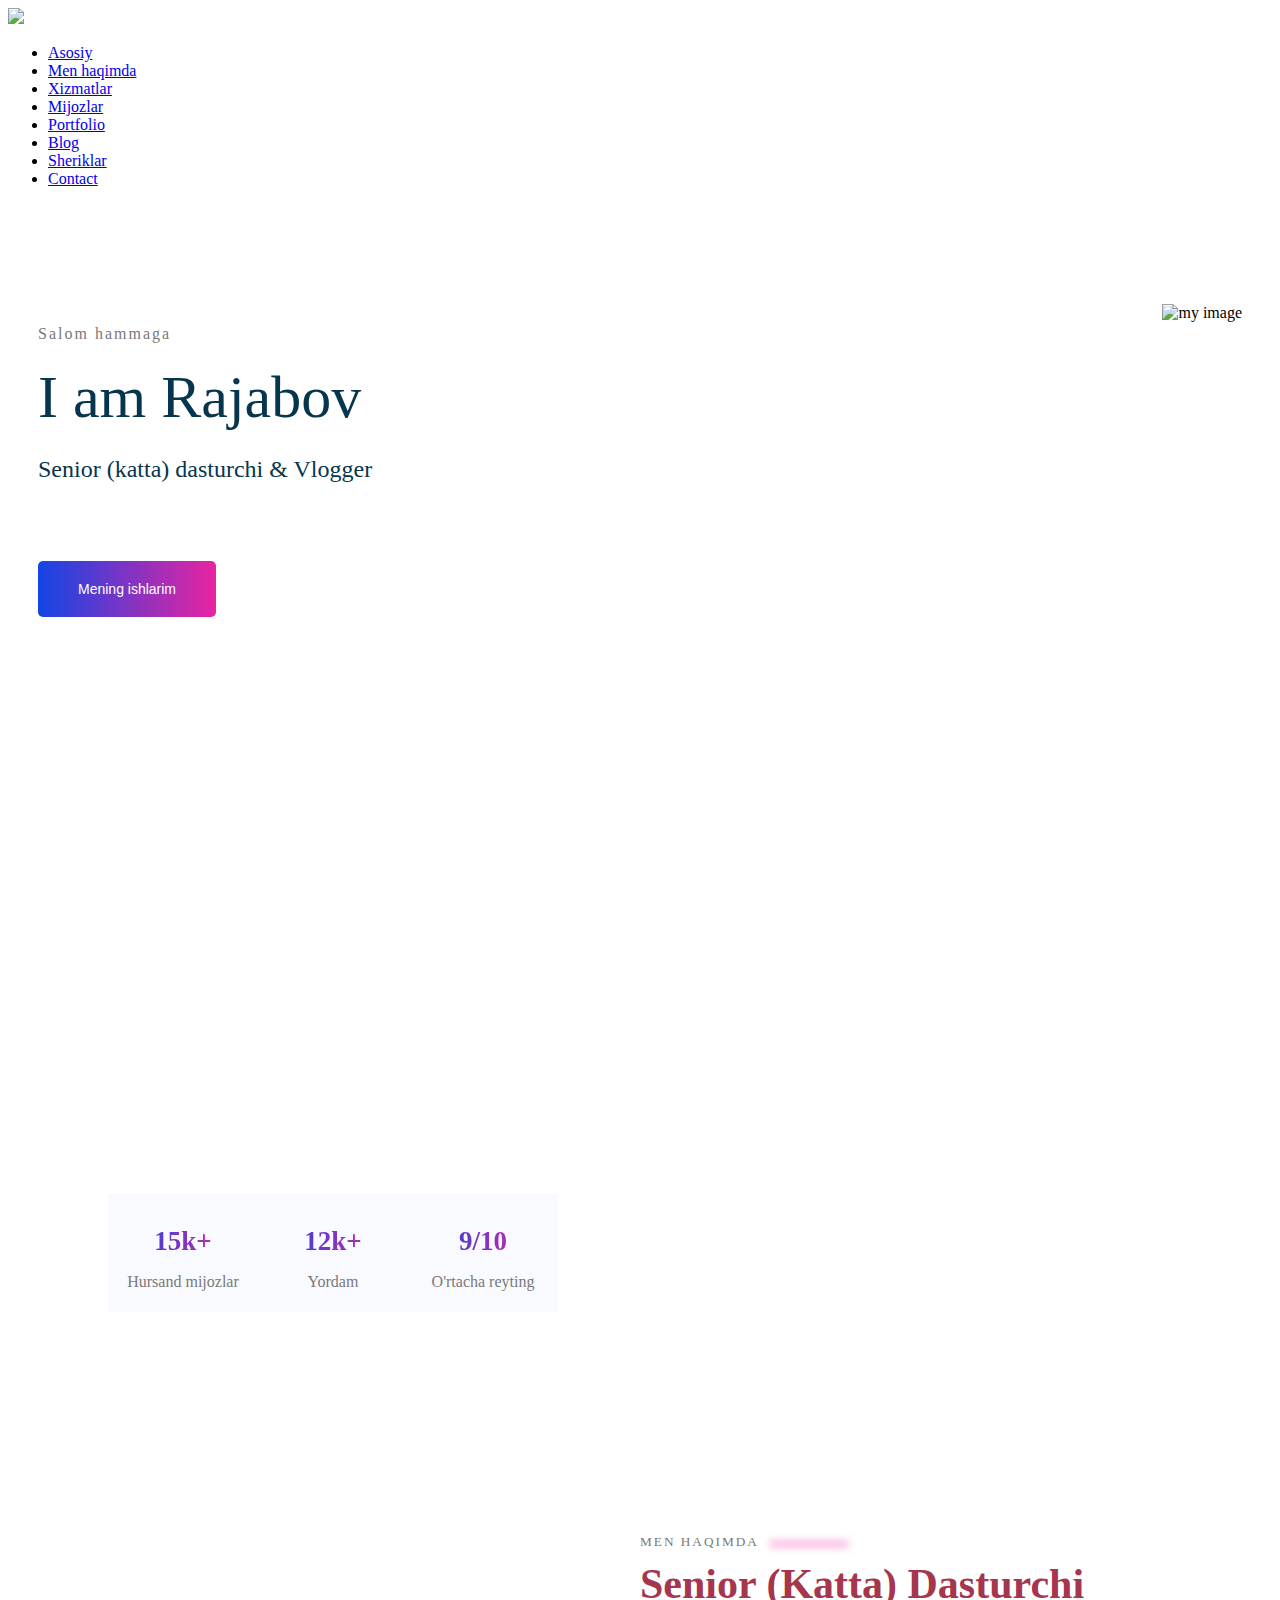
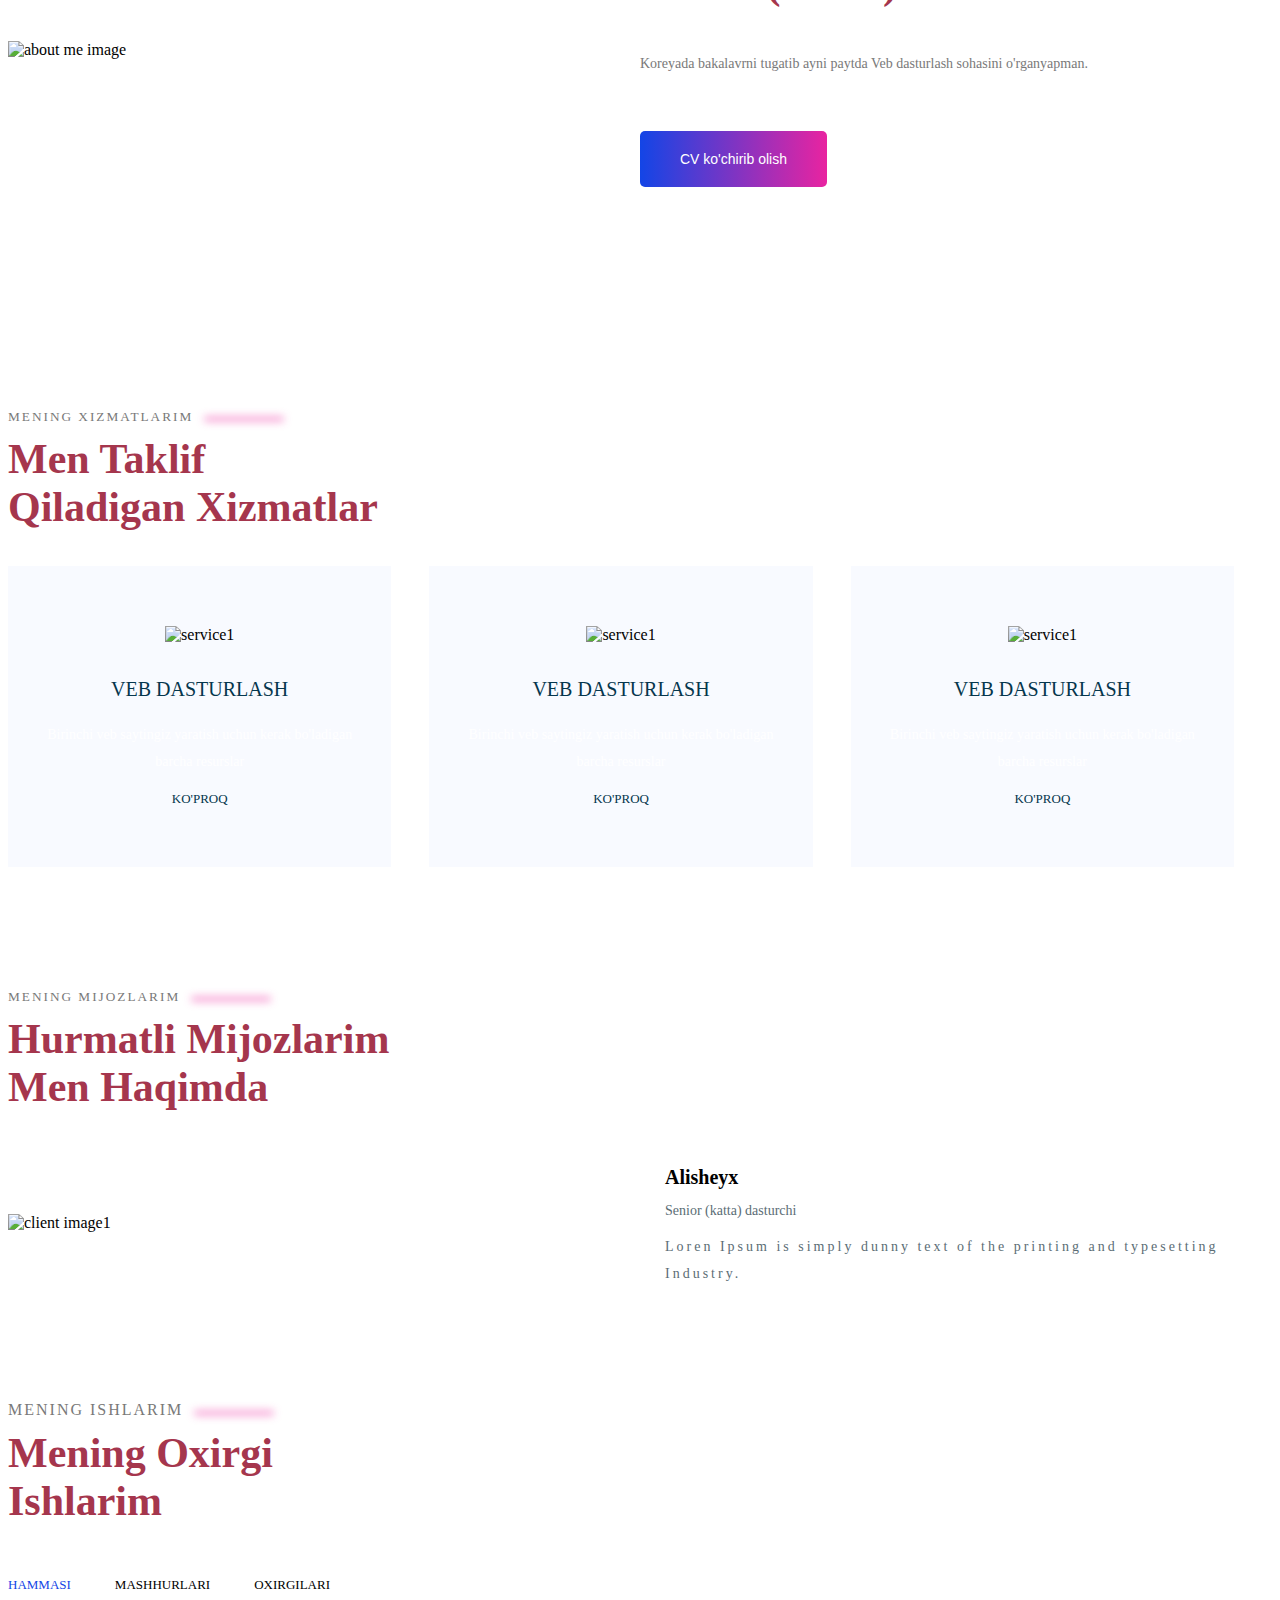
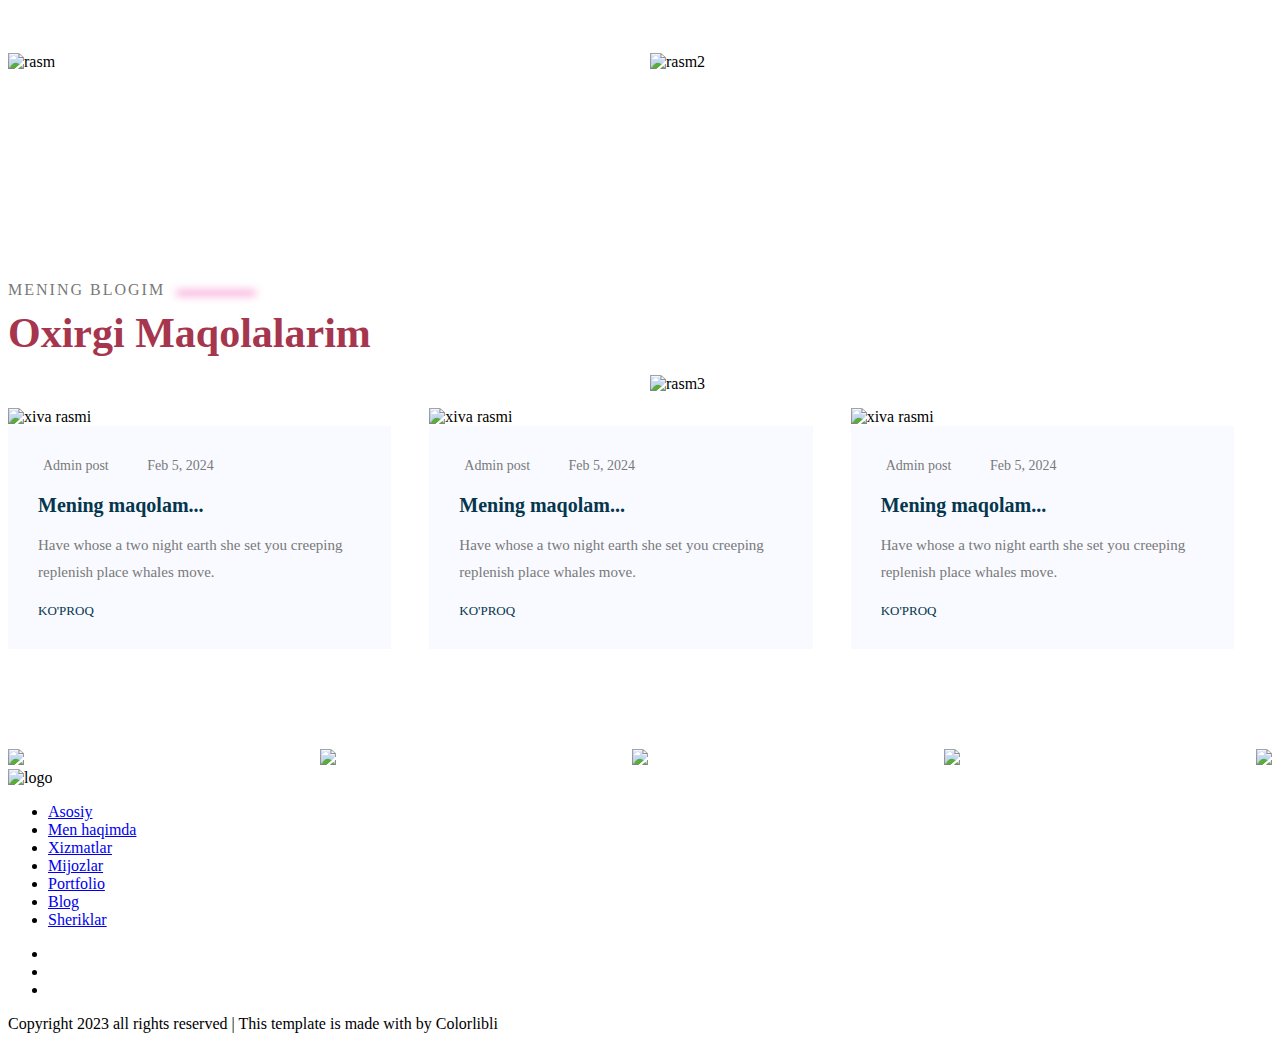
==== portfolio.html @ 607062f5 "Basic portfolio template" ====
<!DOCTYPE html>
<html>
    <head>
        <title>Portfolio</title>
        <meta name="viewport" content="width=device-width, initial-scale=1.0">
        <link rel="stylesheet" href="./portfolio.css">
        <link rel="stylesheet" type="text/css" href="./umumiy.css">
        <link rel="icon" type="image/jpg" href="../web/images/logo2.jpg">
        <link rel="stylesheet" href="https://cdnjs.cloudflare.com/ajax/libs/font-awesome/6.5.2/css/all.min.css" integrity="sha512-SnH5WK+bZxgPHs44uWIX+LLJAJ9/2PkPKZ5QiAj6Ta86w+fsb2TkcmfRyVX3pBnMFcV7oQPJkl9QevSCWr3W6A==" crossorigin="anonymous" referrerpolicy="no-referrer" />
    </head>
    <body>
      <!--Header section-->
       <header class="main-header"> 
        <div class="container">
          <div class="main-header-brand">
            <a href="portfolio.html"></a>
                <img src="../web/images/logo1.jpg">
          </div>
          <nav class="main-navigation">
             <ul class="main-navigation-items">
                <li class="main-navigation-item active">
                    <a href="./portfolio.html">Asosiy</a>
                </li>
                <li class="main-navigation-item">
                    <a href="#about-me">Men haqimda</a>
                </li>
                <li class="main-navigation-item">
                    <a href="#services">Xizmatlar</a>
                </li>
                <li class="main-navigation-item">
                    <a href="#clients">Mijozlar</a>
                </li>
                <li class="main-navigation-item">
                    <a href="#portfolio">Portfolio</a>
                </li>
                <li class="main-navigation-item">
                    <a href="#blog">Blog</a>
                </li>
                <li class="main-navigation-item">
                    <a href="#partners">Sheriklar</a>
                </li>
                <li class="main-navigation-item">
                    <a href="./contact.html">Contact</a>
                </li>
             </ul>
          </nav> 
        </div>
       </header>
      <!--/Header section-->

      <!--Main section-->
       <div class="main-banner">
           <div class="container">
            <section id="main-section" class="main-section">
              <div class="main-section-info">
                 <h4 class="main-section-welcome to-uppercase">Salom hammaga</h4>
                 <h1 class="main-section-introduction to-uppercase">I am Rajabov</h1>
                 <h3 class="main-section-position to-uppercase">Senior (katta) dasturchi & Vlogger</h3>
                 <div class="main-section-networks">
                        <a href="https://t.me/shax5248">
                        <i class="fab fa-telegram"></i> </a>
                         <a href="https://instagram.com/shax5248">
                        <i class="fa-brands fa-instagram"></i></a> 
                        
                 </div>
                <button type="button" class="main-section-action button">Mening ishlarim</button>
              </div>

               <div class="main-section-img">
                  <img src="./images/portfolio-images/me.png" alt="my image">
               </div>
            </section>
             <div class="clearfix"></div>
           </div>
       </div>
      <!--/Main section-->

      <!--Statistics-->
       <div class="container">
           <section class="statistics">
              <div class="statistics-item">
                  <h3 class="statistics-number">15k+</h3>
                  <p class="statistics-title">Hursand mijozlar</p>
              </div>
               <div class="statistics-item">
                  <h3 class="statistics-number">12k+</h3>
                  <p class="statistics-title">Yordam</p>
              </div>
               <div class="statistics-item">
                  <h3 class="statistics-number">9/10</h3>
                  <p class="statistics-title">O'rtacha reyting</p>
              </div>
           </section>
       </div>
      <!--/Statistics-->

      <!--About me section-->
       <div class="container">
        <section id="about-me" class="about-me">
           <div class="about-me-img">
            <img src="./images/portfolio-images/about-me.png" alt="about me image">
           </div>
          <div class="about-me-info">
            <h5 class="section-subtitle">Men haqimda
            <span class="blur-line"></span> </h5>
            <h3 class="section-title">Senior (katta) dasturchi</h3>
            <p class="about-me-description">
            Koreyada bakalavrni tugatib ayni paytda Veb dasturlash sohasini o'rganyapman.
            </p>
            <button type="button" class="button to-uppercase about-me-action">CV ko'chirib olish</button>
          </div> 
        </section> 
         <div class="clearfix"></div>
       </div>
      <!--/About me section-->

      <!--Services section-->
       <div class="container">
        <section id="services" class="services">
           <h5 class="section-subtitle">
            Mening xizmatlarim 
            <span class="blur-line"></span>
           </h5>
         <h2 class="section-title">
            Men taklif <br>
            qiladigan xizmatlar 
         </h2>
         <div class="services-cards">
            <div class="services-card">
                <img class="services-card-icon" src="./images/portfolio-images/service-1.png" alt="service1">
                <h5 class="service-card-title">Veb dasturlash </h5>
                <p class="service-card-description">Birinchi veb saytingiz yaratish uchun kerak bo'ladigan barcha resurslar</p>
                <a href="a" class="service-card-link">Ko'proq</a>
            </div>
            <div class="services-card">
                <img class="services-card-icon" src="./images/portfolio-images/service-2.png" alt="service1">
                <h5 class="service-card-title">Veb dasturlash </h5>
                <p class="service-card-description">Birinchi veb saytingiz yaratish uchun kerak bo'ladigan barcha resurslar</p>
                <a href="a" class="service-card-link">Ko'proq</a>
            </div>
            <div class="services-card">
                <img class="services-card-icon" src="./images/portfolio-images/service-3.png" alt="service1">
                <h5 class="service-card-title">Veb dasturlash </h5>
                <p class="service-card-description">Birinchi veb saytingiz yaratish uchun kerak bo'ladigan barcha resurslar</p>
                <a href="a" class="service-card-link">Ko'proq</a>
            </div>
         </div>
        </section>
       </div>
      <!--/Services section-->

      <!--Clients section-->
       <div class="container">
        <section id="clients" class="clients">
          <h5 class="section-subtitle">
            Mening mijozlarim
            <span class="blur-line"></span>
          </h5>
          <h2 class="section-title">
            Hurmatli mijozlarim<br>
            men haqimda
          </h2>
          <div class="client-items">
            <div class="client-item">
                <div class="client-item-image">
                    <img src="./images/clients.jpg" alt="client image1">
                </div>
                <div class="client-item-info">
                    <h3 class="client-item-name">
                        Alisheyx
                    </h3>
                    <p class="client-item-position">
                        Senior (katta) dasturchi
                    </p>
                    <p class="client-item-review">
                        Loren Ipsum is simply dunny text of the printing and typesetting Industry.
                    </p>
                   <div class="client-item-rate">
                    <i class="fa-solid fa-star"></i>
                    <i class="fa-solid fa-star"></i>
                    <i class="fa-solid fa-star"></i>
                    <i class="fa-solid fa-star"></i>
                    <i class="fa-solid fa-star"></i>
                   </div>
                </div>

            </div>
           </div>
         </section>
         <div class="clearfix"></div>
       </div>
      <!--/Clients section-->

      <!--Portfolio section-->
       <div class="container">
         <section id="portfolio" class="portfolio">
            <div class="section-subtitle">
             Mening ishlarim
             <span class="blur-line"></span>
            </div>
            <div class="section-title">
                Mening oxirgi<br>
                ishlarim
            </div>
            <ul class="portfolio-filters">
                <li class="active">
                    Hammasi
                </li>
                <li>
                    Mashhurlari
                </li>
                <li>
                    Oxirgilari
                </li>
            </ul>
            <div class="portfolio-items">
                <div class="portfolio-item portfolio-item1">
                    <img class="portfolio-item-image" src="./images/portfolio-images/portfolio-1.jpg" alt="rasm">
                    <div class="portfolio-item-overlay"></div>
                    <div class="portfolio-item-info">
                        <h4>
                            <a href="a">Portfolio item 1</a>
                        </h4>
                        <p>
                            Ishim haqida
                        </p>
                    </div>
                </div>
                <div class="portfolio-item portfolio-item2">
                    <img class="portfolio-item-image" src="./images/portfolio-images/portfolio-2.jpg" alt="rasm2">
                    <div class="portfolio-item-overlay"></div>
                    <div class="portfolio-item-info">
                        <h4>
                            <a href="a">Portfolio item 2</a>
                        </h4>
                        <p>
                            Ishim haqida
                        </p>
                    </div>
                </div>
                <div class="portfolio-item portfolio-item3">
                    <img class="portfolio-item-image" src="./images/portfolio-images/portfolio-3.jpg" alt="rasm3">
                    <div class="portfolio-item-overlay"></div>
                    <div class="portfolio-item-info">
                        <h4>
                            <a href="a">Portfolio item 3</a>
                        </h4>
                        <p>
                            Ishim haqida
                        </p>
                    </div>
                </div>
            </div>
         </section>
       </div>
      <!--/Portfolio section-->

      <!--Blog section-->
       <div class="container">
         <section id="blog" class="blog">
            <div class="section-subtitle">
                Mening blogim
                <span class="blur-line"></span>
            </div>
            <div class="section-title">
                Oxirgi maqolalarim
            </div>
            <div class="blog-items">
                <div class="blog-item">
                    <div class="blog-item-image">
                        <img src="./images/portfolio-images/blog-1.jpg" alt="xiva rasmi">
                    </div>
                    <div class="blog-item-info">
                        <div class="blog-item-main-info">
                            <span class="blog-item-author">
                                <i class="fa fa-user"></i>
                                Admin post
                            </span>
                            <span class="blog-item-date">
                                <i class="fa fa-calendar"></i>
                                Feb 5, 2024
                            </span>
                        </div>
                        <h5 class="blog-item-title">
                            Mening maqolam...
                        </h5>
                        <p class="blog-item-description">
                            Have whose a two night earth she set you creeping  replenish place whales move.
                        </p>
                        <a class="blog-item-learn-more">
                            Ko'proq
                        </a>
                    </div>
                </div>
                <div class="blog-item">
                    <div class="blog-item-image">
                        <img src="./images/portfolio-images/blog-2.jpg" alt="xiva rasmi">
                    </div>
                    <div class="blog-item-info">
                        <div class="blog-item-main-info">
                            <span class="blog-item-author">
                                <i class="fa fa-user"></i>
                                Admin post
                            </span>
                            <span class="blog-item-date">
                                <i class="fa fa-calendar"></i>
                                Feb 5, 2024
                            </span>
                        </div>
                        <h5 class="blog-item-title">
                            Mening maqolam...
                        </h5>
                        <p class="blog-item-description">
                            Have whose a two night earth she set you creeping  replenish place whales move.
                        </p>
                        <a class="blog-item-learn-more">
                            Ko'proq
                        </a>
                    </div>
                </div>
                <div class="blog-item">
                    <div class="blog-item-image">
                        <img src="./images/portfolio-images/blog-3.jpg" alt="xiva rasmi">
                    </div>
                    <div class="blog-item-info">
                        <div class="blog-item-main-info">
                            <span class="blog-item-author">
                                <i class="fa fa-user"></i>
                                Admin post
                            </span>
                            <span class="blog-item-date">
                                <i class="fa fa-calendar"></i>
                                Feb 5, 2024
                            </span>
                        </div>
                        <h5 class="blog-item-title">
                            Mening maqolam...
                        </h5>
                        <p class="blog-item-description">
                            Have whose a two night earth she set you creeping  replenish place whales move.
                        </p>
                        <a class="blog-item-learn-more">
                            Ko'proq
                        </a>
                    </div>
                </div>
            </div>
         </section>
       </div>
      <!--/Blog section-->

      <!--Partners section-->
       <div class="container">
           <section id="partners" class="partners">
              <div class="partner">
                  <img src="./images/portfolio-images/partner-1.png">
              </div>
              <div class="partner">
                  <img src="./images/portfolio-images/partner-2.png">
              </div>
              <div class="partner">
                  <img src="./images/portfolio-images/partner-3.png">
              </div>
              <div class="partner">
                  <img src="./images/portfolio-images/partner-4.png">
              </div>
              <div class="partner">
                  <img src="./images/portfolio-images/partner-5.png">
              </div>
           </section>
       </div> 
      <!--/Partners section-->

      <!--Footer section-->
       <footer class="footer"> 
        <div class="container">
          <div class="footer-brand">
                <img src="./images/heart-red.png" alt="logo">
          </div>
          <nav class="footer-navigation">
            <ul class="footer-navigation-items">
                <li class="footer-navigation-item">
                    <a href="a">Asosiy</a>
                </li>
                <li class="footer-navigation-item">
                    <a href="a">Men haqimda</a>
                </li>
                <li class="footer-navigation-item">
                    <a href="a">Xizmatlar</a>
                </li>
                <li class="footer-navigation-item">
                    <a href="a">Mijozlar</a>
                </li>
                <li class="footer-navigation-item">
                    <a href="a">Portfolio</a>
                </li>
                <li class="footer-navigation-item">
                    <a href="a">Blog</a>
                </li>
                <li class="footer-navigation-item">
                    <a href="a">Sheriklar</a>
                </li>
            </ul>
          </nav>
          <ul class="footer-socails">
              <li class="footer-socail">
                  <a href="a">
                      <i class="fab fa-telegram"></i>
                  </a>
              </li>
              <li class="footer-socail">
                  <a href="a">
                      <i class="fab fa-instagram"></i>
                  </a>
              </li>
              <li class="footer-socail">
                  <a href="a">
                      <i class="fab fa-whatsapp"></i>
                  </a>
              </li>
          </ul>
          <p class="footer-p">
              Copyright 2023 all rights reserved | This template is made with by Colorlibli
          </p>
        </div>
       </footer>
      <!--/Footer section-->
    </body>
</html>
---- portfolio.css ----
/* Core styles */


/* Main section */

.main-banner {
	background: url('./images/portfolio-images/main-banner.png') no-repeat top center;
	background-position: center;
	background-size: cover;
	min-height: 890px;
}

.main-section {
	padding: 100px 30px;
	display: flex;
	justify-content: space-between;
}


.main-section-img {
	text-align: right;
	height: 500px; 
}

.main-section-welcome {
	font-size: 16px; 
	font-weight: 400;
	margin-bottom: 20px;
	letter-spacing: 2px;
	color: #797979;
}

.main-section-introduction {
	margin-top: 20px;
	font-size: 60px;
	font-weight: 500;
	margin-bottom: 20px;
	color: #05364e;
}

.main-section-position {
	color: #05364e;
	font-size: 24px;
	font-weight: 300;
	margin-bottom: 20px;
}

.main-section-networks a {
	color: #8fa1aa;
	font-size: 20px;
	display: inline-block;
	margin-right: 16px;
	cursor: pointer;
}

.main-section-networks a:hover{
	color: #1c44e4;
}

.main-section-action {
	margin-top: 30px;
	border: none;
	background-color: #1c44e4;
	color: #fff;
	font-weight: 500;
	font-size: 14px;
	padding: 20px 40px;
	cursor: pointer;
	border-radius: 5px;
}


 /* Statistics */ 
 .statistics {
 	padding: 100px;
 	display: flex;
 }

 .statistics-item {
 	width: 150px;
 	background-color: #f8faff;
 	text-align: center;
 	padding: 5px 10px;
 	margin-right: 0px;
 	box-sizing: border-box;
 }

 .statistics-number {
 	font-size: 27px;
 	margin-bottom: 5px;
 	color: #1c44e4;
 	background: linear-gradient(90deg, #1345e6 0%, #ed239f 100%);
 	-webkit-background-clip: text;
 	-webkit-text-fill-color: transparent;
 }

 .statistics-title {
 	font-size: 16px;
 	color: #797979;
 	font-weight: 300;
 }
 

 /* About me */

 .about-me {
 	padding: 100px 0;
 	display: flex;
 	align-items: center;
 }

 .about-me > div {
 	flex: 1;	
 }

 .about-me-img img {
 	width: 90%;
 }
 
 .section-subtitle {
 	letter-spacing: 2px;
 	font-weight: 500;
 	margin-bottom: 10px;
 	color: #797979;
 	text-transform: uppercase;
 }

 .section-title {
 	margin-top: 5px;
 	font-size: 42px;
 	font-weight: 700;
 	text-transform: capitalize;
 	color: #a5364d;
 }

.blur-line {
	display: inline-block;
	position: relative;
	top: -2;
	margin-left: 5px;
	width: 80px;
	height: 4px;
	background-color: rgba(237, 35, 159, 0.6);
	filter: blur(4px);
	border-radius: 4px;
}

 .about-me-description {
 	font-size: 14px;
 	font-weight: 300;
 	color: #797979;
 	line-height: 27px;
 }

 .button {
 	border: none;
	background: linear-gradient(to right, #1345e6 0%, #ed239f 51%, #1345e6 100%);
	background-size: 200% auto;
	color: #fff;
	font-weight: 500;
	font-size: 14px;
	padding: 20px 40px;
	cursor: pointer;
	border-radius: 5px;
	margin-top: 40px;
 }

.button:hover {
	background-position: right center;
}
 .about-me-action {
 	margin-top: 40px;
 }

 /* Services section styles */
 .services {
 	padding-top: 100px;
 }

.services-cards {
	display: flex;
	justify-content: space-between;
}

 .services-card {
 	padding: 60px 30px;
 	background-color: #f8faff;
 	margin-right: 3%;
 	text-align: center;
 	box-sizing: border-box;
 	transition: all 0.4s ease 0s;
 }

 .service-card-title{
 	color: #05364d;
 	font-size: 20px;
 	font-weight: 500;
 	margin-bottom: 20px;
 	text-transform: uppercase;
 }

 .service-card-description {
 	font-size: 14px;
 	line-height: 27px;
 	font-weight: 300;
 	color: #797979;
 }

 .service-card-link {
 	font-size: 13px;
 	font-weight: 500;
 	text-transform: uppercase;
 	color: #05364d;
 	text-decoration: none;
 }

 .services-card:hover {
 	background-color: #5f30ff;
 }

 .services-card:hover .service-card-title,
 .service-card-description, 
 .services-card:hover .service-card-link {
 	color: #ffffff;
 }

 /* My clients */
 .clients {
 	padding-top: 100px;
 }

.client-item {
	display: flex;
	align-items: center;
}

 .client-item > div {
 	flex: 1;
 }

 .client-item-image img {
 	width: 100%;
 }

 .client-item-info {
 	 	padding-left: 50px;
 }

 .client-item-name {
 	font-size: 20px;
 	margin-bottom: 4px;
 }

 .client-item-position {
 	font-size: 14px;
 	font-weight: 300;
 	color: #5b6d75;
 }

 .client-item-review {
 	font-size: 14px;
 	letter-spacing: 3px;
 	line-height: 27px;
 	font-weight: 300;
 	color: #5b6d75;
 }

 .client-item-rate {
 	color: #ffd805;
 }

/* portfolio section styles */

.portfolio {
	padding: 100px 0;
}

.portfolio-filters {
	list-style: none;
	padding-left: 0;
	margin-top: 50px;
}

.portfolio-filters li {
	display: inline-block;
	margin-right: 40px;
	font-size: 13px;
	font-weight: 400;
	text-transform: uppercase;
	cursor: pointer;
}

.portfolio-filters li:hover,
.portfolio-filters li.active {
	color: #1345e6;
}

.portfolio-items {
	position: relative;
	margin-top: 50px;
	}

.portfolio-item {
	position: relative;
	display: inline-block;
	cursor: pointer;
	width: 50%;
	padding: 10px;
	box-sizing: border-box;
}

.portfolio-item1{
	padding-left: 0;
}

.portfolio-item2 {
	position: absolute;
	right: 0;
	top: 0;
}

.portfolio-item3 {
	position: absolute;
	right: 0;
	top: 322px;
}

.portfolio-item-image {
	width: 100%;
}

.portfolio-item-overlay {
	position: absolute;
	left: 0;
	top: 0;
	height: 100%;
	width: 100%;
	z-index: 1;
	transition: all 0.4s ease 0s;
}

.portfolio-item-info{
	position: absolute;
	bottom: 44px;
	left: 80px;
	color: white;
	visibility: hidden;
	opacity: 0;
	z-index: 1;
	transition: all 0.4s ease 0s;
}

.portfolio-item-info a {
	color: white;
	text-decoration: none;
}

.portfolio-item:hover .portfolio-item-overlay {
	visibility: visible;
	top: 20px;
	left: 20px;
	background-color: rgba(19, 69, 230, 0.9);
}

.portfolio-item:hover .portfolio-item-info {
	visibility: visible;
	bottom: 24px;
	left: 60px;
	opacity: 1;
}

/* Blog secction */

.blog {
	padding-top: 100px;
}

.blog-items {
	margin-top: 50px;
	display: flex;
	justify-content: space-between;
}

.blog-item {
	overflow: hidden;
	margin-right: 3%;
	box-sizing: border-box;
}

.blog-item:hover {
	box-shadow: 0px 10px 20px rgb(5, 54, 77, 10%);
}

.blog-item:hover .blog-item-info {
	background-color: white;
}

.blog-item-image img {
	width: 100%;
	vertical-align: middle;
	transition: all 0.4s ease 0s;
}

.blog-item-image {
	overflow: hidden;
}

.blog-item:hover .blog-item-image img {
	transform: scale(1.1);
}

.blog-item-info {
	background-color: #f8faff;
	padding: 30px;
	color: #797979;
}

.blog-item-main-info span {
	font-size: 14px;
	margin-right: 30px;
	font-weight: lighter;
}

.blog-item-info i {
	margin-right: 5px;
}

.blog-item-title {
	font-size: 20px;	
	margin-top: 20px;
	margin-bottom: 15px;
	color: #05364d;
}

.blog-item-description {
	line-height: 27px;
	font-weight: lighter;
	font-size: 15px;
}

.blog-item-learn-more {
	font-size: 13px;
	font-weight: 500;
	text-transform: uppercase;
	color: #05364d;
	cursor: pointer;
}

.blog-item-learn-more:hover{
	color: #ed239f;
}

/* Partners section styles */

.partners {
	padding-top: 100px;
	width: 100%;
	display: flex;
	justify-content: space-between;
}



@media only screen and (max-width: 991px) {
	/* Main section */ 
	.main-section-img {
		display: none;
	}
	.main-section > div {
		width: 100%;
	}
	/* Statistics section */ 
	.statistics {
		padding: 1rem;
		text-align: center;
		justify-content: center;
	}

	/* About me section */
	.about-me > div {
		width: 100%;
	}
	.about-me {
		padding: 1.5rem 0;
	}
	.about-me-img {
		display: none;
	}

	/* Services section */
	.services {
		padding: 1.5rem 0;
	}

	.services-cards {
		flex-wrap: wrap;
	}
	.services-card {
		flex-basis: 45%;
		margin-bottom: 20px;
	}

	/* Clients section */
	.clients {
		padding: 1.5rem 0;
	}

	.client-item {
		flex-direction: column;
	}

	.client-item > div {
		width: 100%;
		float: none;
	}

	/* Blog section */
	.blog {
		padding: 1.5rem 0;
	}

	.blog-items {
		flex-wrap: wrap;
	}

	.blog-item {
		flex-basis: 45%;
		margin-bottom: 20px;
	}

	/* Partners section */
	.partners {
		padding: 1.5rem 0;
	}

	.partners {
		flex-direction: column;
	}

	.partner {
		padding: 0;
		text-align: center;
		margin-bottom: 10px;
	}


}

@media only screen and (max-width: 767px) {
	/* Main section */ 
	.main-banner {
		background: none;
		min-height: auto;
	}
	
	.main-section-action {
		display: none;
	}
	
	.main-section-introduction{
		font-size: 3rem;
	}

	/* Statistics section */ 
	.statistics {
		flex-direction: column;
	}

	.statistics-item {
		width: 100%;
		margin-bottom: 20px;
	}
	

	/* Services section */
	.services {
		padding: 1.5rem 0;
	}
	.services-card {
		flex-basis: 100%;
		margin-right: 0;
		margin-bottom: 20px;
	}
	
	/* Portfolio section */
	.portfolio {
		padding: 1.5rem 0;
	}
	.portfolio-item {
		width: 100%;
	}
	.portfolio-item2,
	.portfolio-item3 {
		position: static;
	}
	/* Blog section */
	.blog-items {
		flex-direction: column;
	}

	.blog-item {
		margin-right: 0;
		margin-bottom: 20px;
	}
}
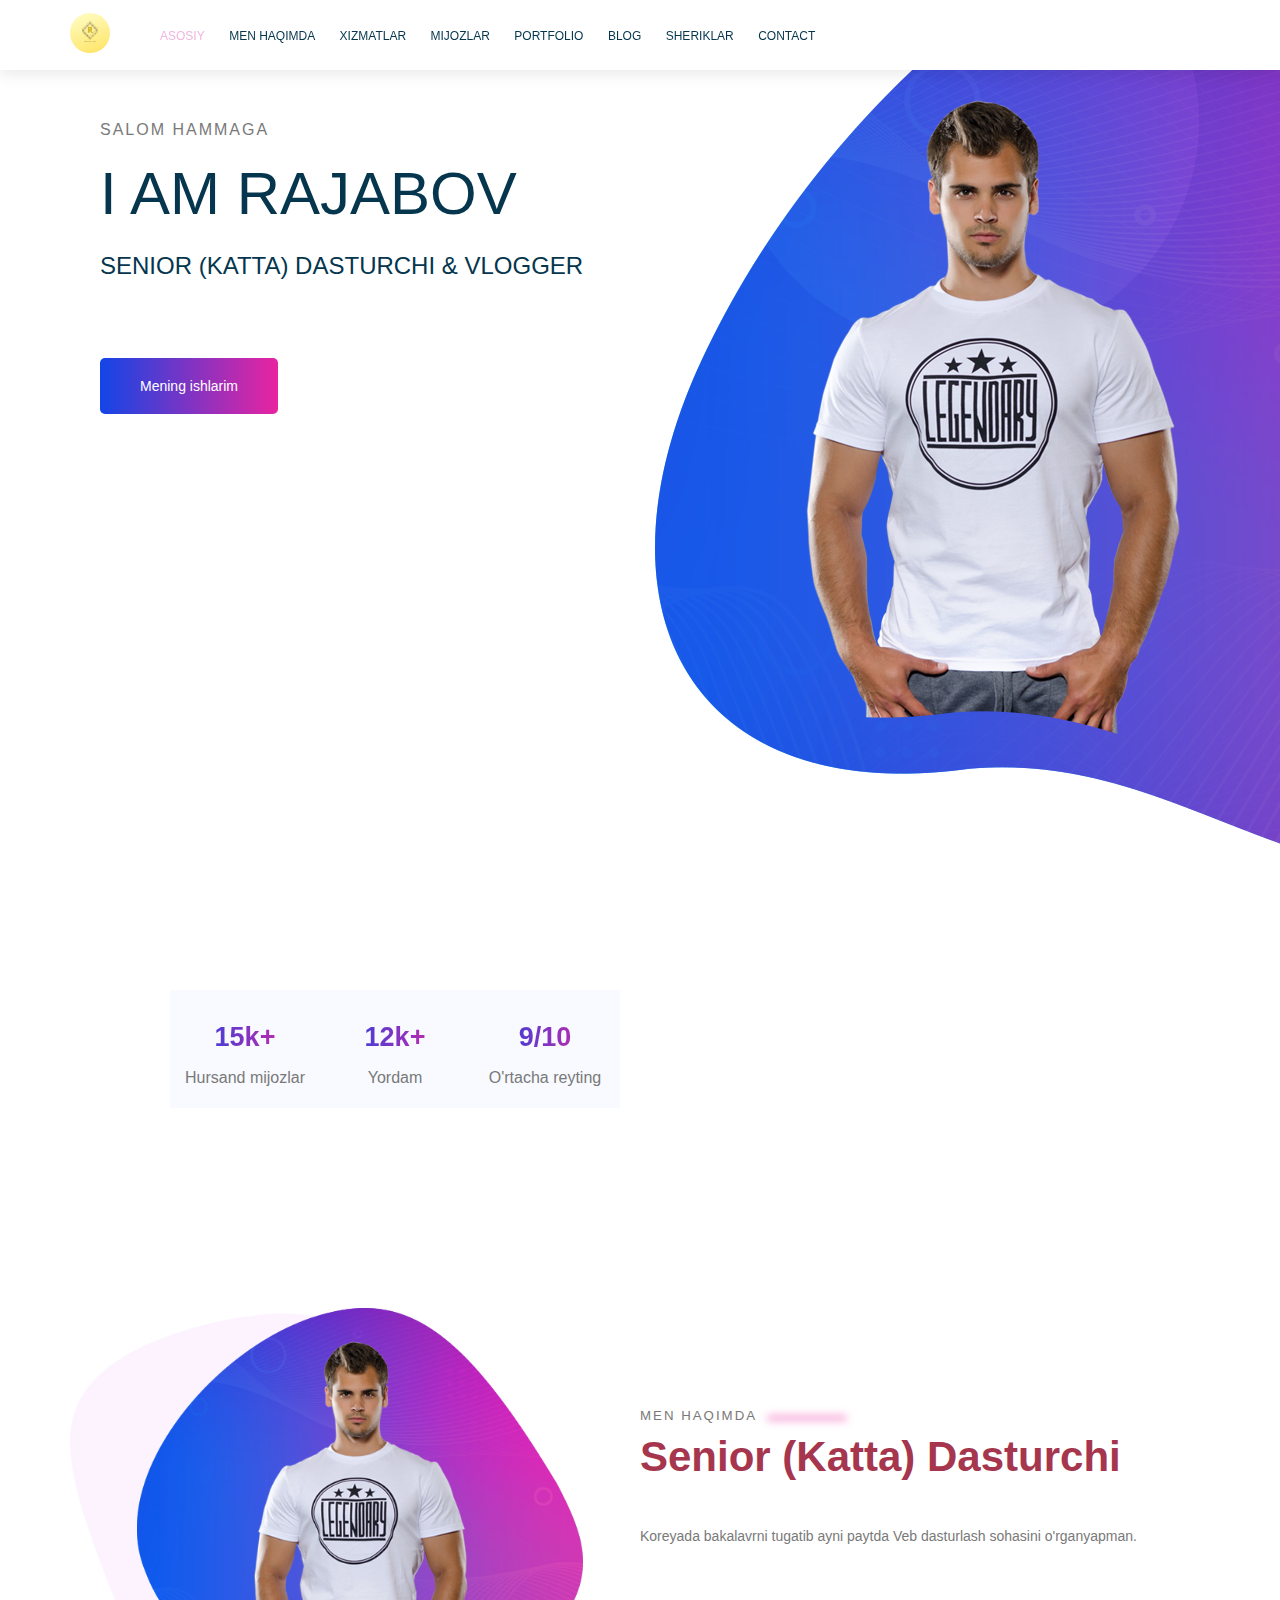
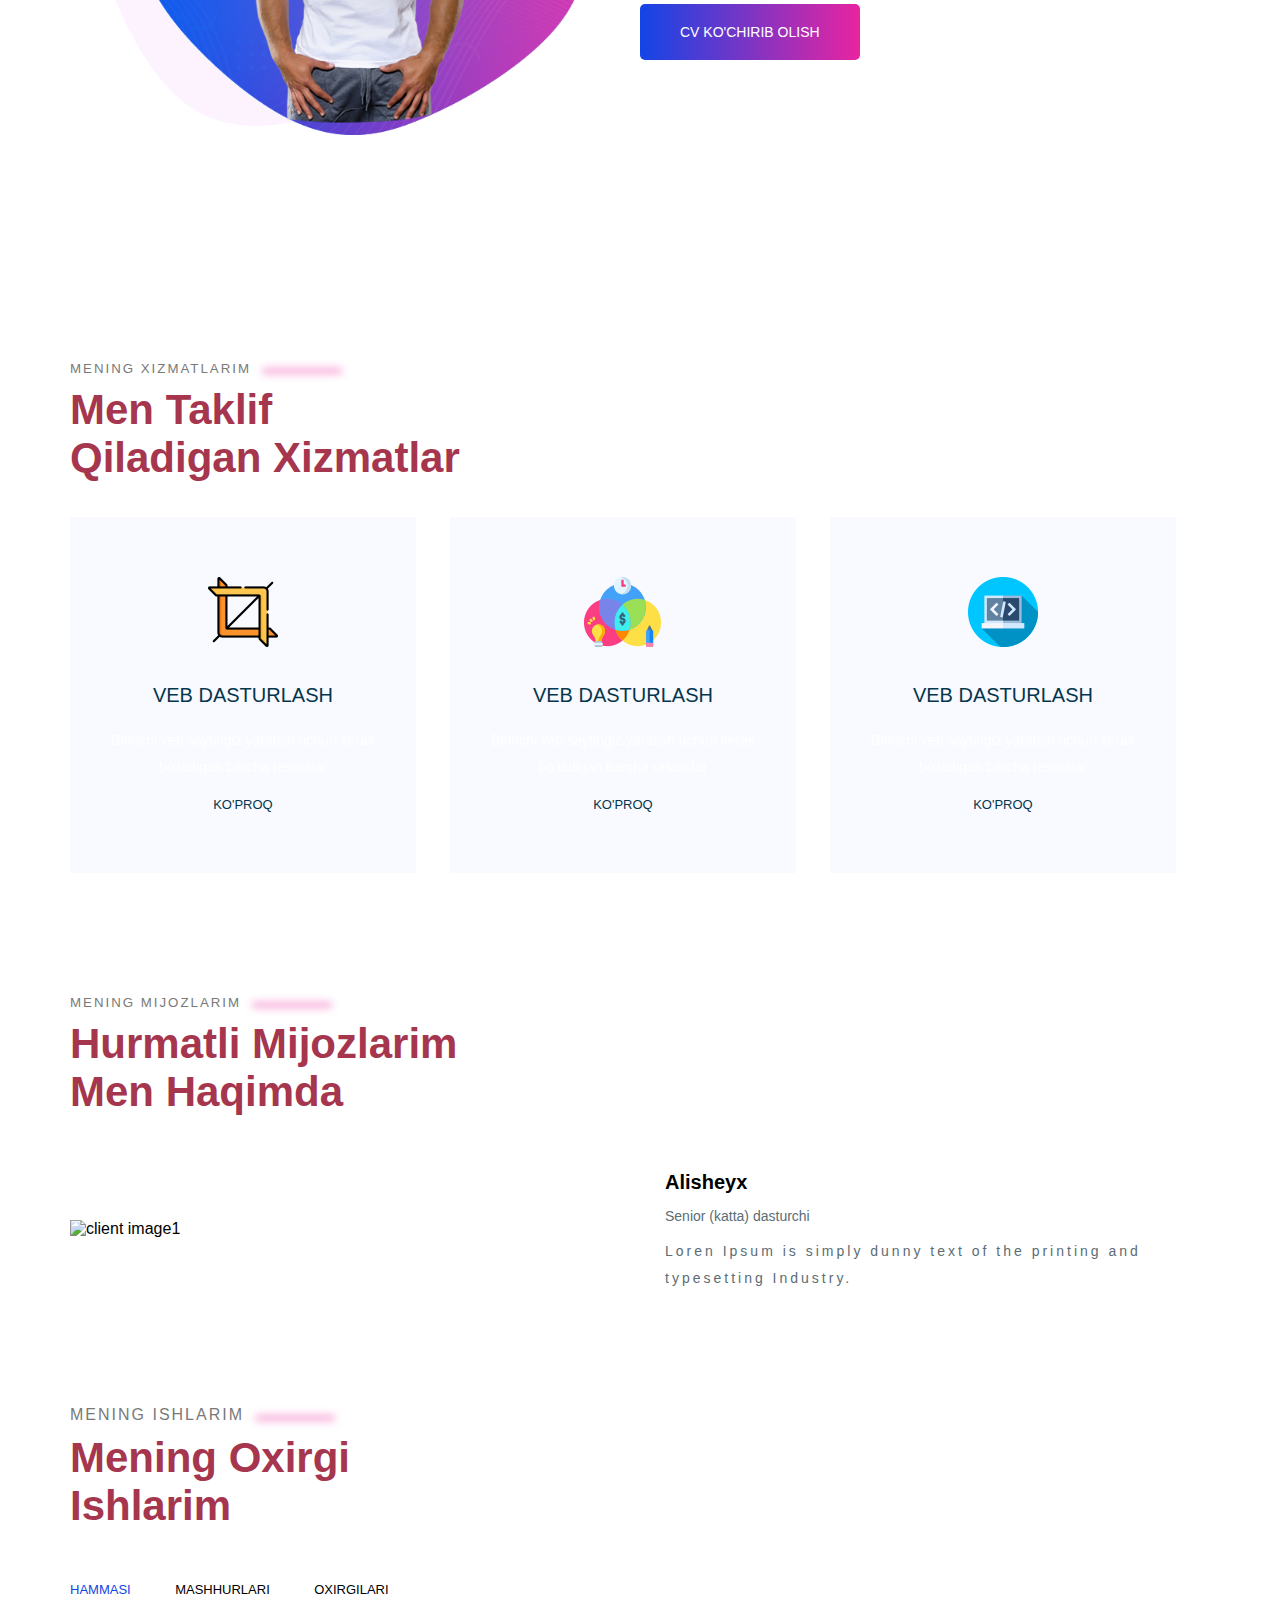
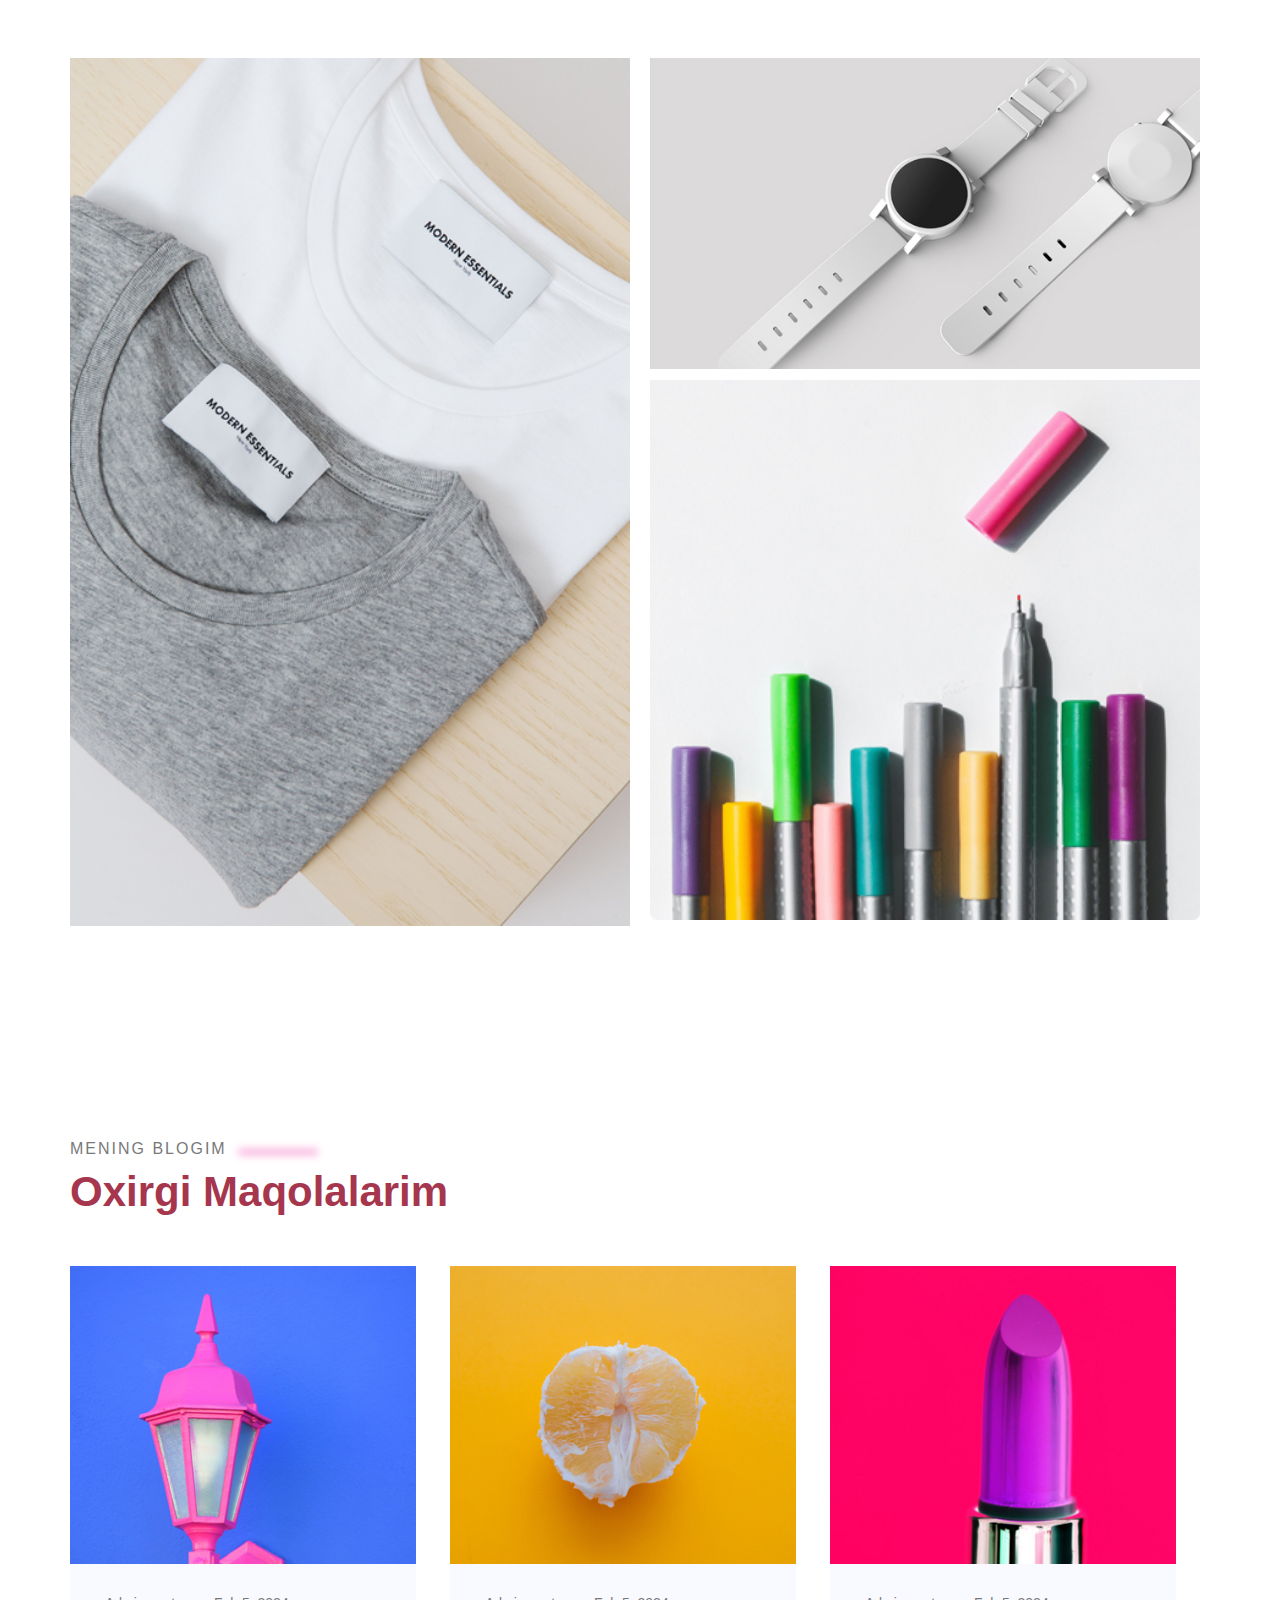
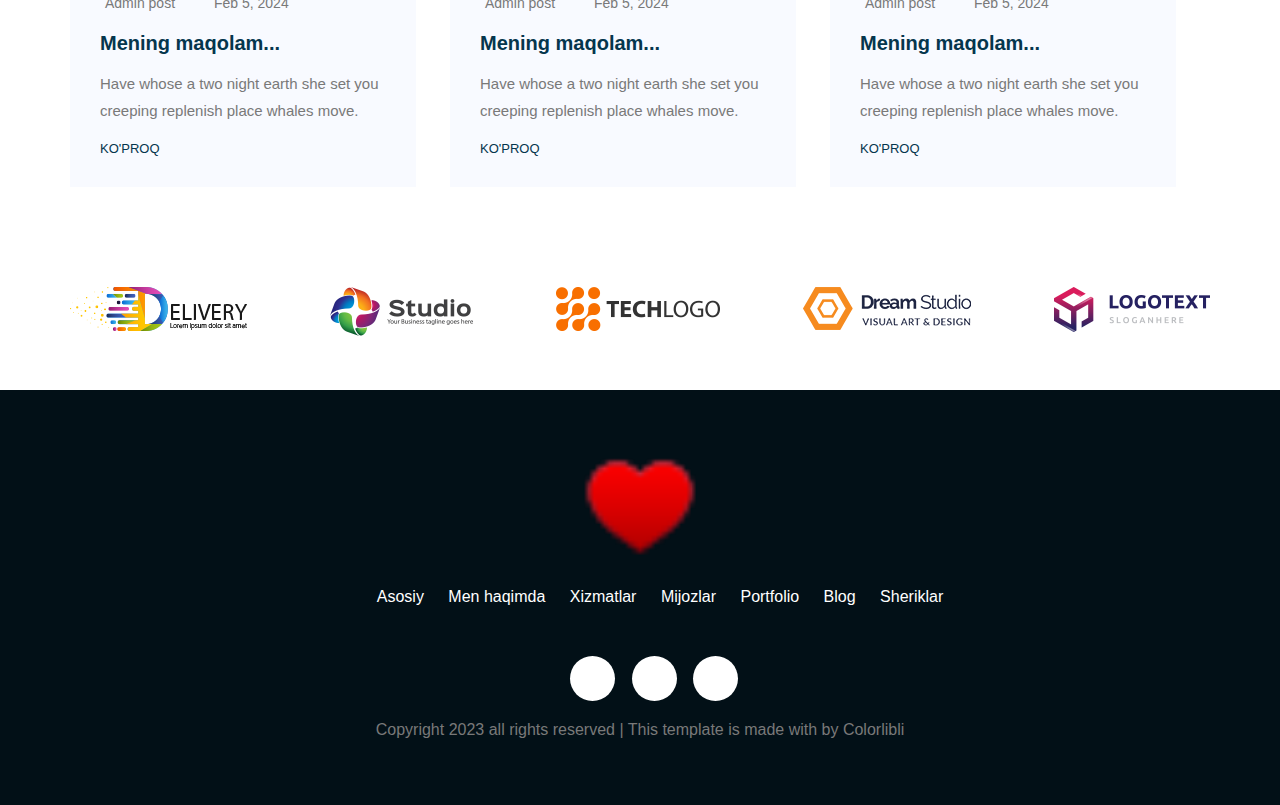
==== commit 9823984d: "fixed any thing" ====
--- a/portfolio.html
+++ b/portfolio.html
@@ -5,8 +5,9 @@
         <meta name="viewport" content="width=device-width, initial-scale=1.0">
         <link rel="stylesheet" href="./portfolio.css">
         <link rel="stylesheet" type="text/css" href="./umumiy.css">
-        <link rel="icon" type="image/jpg" href="../web/images/logo2.jpg">
+        <link rel="icon" type="image/jpg" href="./image/logo2.jpg">
         <link rel="stylesheet" href="https://cdnjs.cloudflare.com/ajax/libs/font-awesome/6.5.2/css/all.min.css" integrity="sha512-SnH5WK+bZxgPHs44uWIX+LLJAJ9/2PkPKZ5QiAj6Ta86w+fsb2TkcmfRyVX3pBnMFcV7oQPJkl9QevSCWr3W6A==" crossorigin="anonymous" referrerpolicy="no-referrer" />
+       
     </head>
     <body>
       <!--Header section-->
@@ -14,7 +15,7 @@
         <div class="container">
           <div class="main-header-brand">
             <a href="portfolio.html"></a>
-                <img src="../web/images/logo1.jpg">
+                <img src="./image/logo1.jpg">
           </div>
           <nav class="main-navigation">
              <ul class="main-navigation-items">
@@ -57,7 +58,7 @@
                  <h1 class="main-section-introduction to-uppercase">I am Rajabov</h1>
                  <h3 class="main-section-position to-uppercase">Senior (katta) dasturchi & Vlogger</h3>
                  <div class="main-section-networks">
-                        <a href="https://t.me/shax5248">
+                        <a href="https://t.me/shax5248" target="blank">
                         <i class="fab fa-telegram"></i> </a>
                          <a href="https://instagram.com/shax5248">
                         <i class="fa-brands fa-instagram"></i></a> 
@@ -67,7 +68,7 @@
               </div>
 
                <div class="main-section-img">
-                  <img src="./images/portfolio-images/me.png" alt="my image">
+                  <img src="./image/me.png" alt="my image">
                </div>
             </section>
              <div class="clearfix"></div>
@@ -98,7 +99,7 @@
        <div class="container">
         <section id="about-me" class="about-me">
            <div class="about-me-img">
-            <img src="./images/portfolio-images/about-me.png" alt="about me image">
+            <img src="./image/about-me.png" alt="about me image">
            </div>
           <div class="about-me-info">
             <h5 class="section-subtitle">Men haqimda
@@ -127,19 +128,19 @@
          </h2>
          <div class="services-cards">
             <div class="services-card">
-                <img class="services-card-icon" src="./images/portfolio-images/service-1.png" alt="service1">
+                <img class="services-card-icon" src="./image/service-1.png" alt="service1">
                 <h5 class="service-card-title">Veb dasturlash </h5>
                 <p class="service-card-description">Birinchi veb saytingiz yaratish uchun kerak bo'ladigan barcha resurslar</p>
                 <a href="a" class="service-card-link">Ko'proq</a>
             </div>
             <div class="services-card">
-                <img class="services-card-icon" src="./images/portfolio-images/service-2.png" alt="service1">
+                <img class="services-card-icon" src="./image/service-2.png" alt="service1">
                 <h5 class="service-card-title">Veb dasturlash </h5>
                 <p class="service-card-description">Birinchi veb saytingiz yaratish uchun kerak bo'ladigan barcha resurslar</p>
                 <a href="a" class="service-card-link">Ko'proq</a>
             </div>
             <div class="services-card">
-                <img class="services-card-icon" src="./images/portfolio-images/service-3.png" alt="service1">
+                <img class="services-card-icon" src="./image/service-3.png" alt="service1">
                 <h5 class="service-card-title">Veb dasturlash </h5>
                 <p class="service-card-description">Birinchi veb saytingiz yaratish uchun kerak bo'ladigan barcha resurslar</p>
                 <a href="a" class="service-card-link">Ko'proq</a>
@@ -163,7 +164,7 @@
           <div class="client-items">
             <div class="client-item">
                 <div class="client-item-image">
-                    <img src="./images/clients.jpg" alt="client image1">
+                    <img src="./image/clients.jpg" alt="client image1">
                 </div>
                 <div class="client-item-info">
                     <h3 class="client-item-name">
@@ -215,7 +216,7 @@
             </ul>
             <div class="portfolio-items">
                 <div class="portfolio-item portfolio-item1">
-                    <img class="portfolio-item-image" src="./images/portfolio-images/portfolio-1.jpg" alt="rasm">
+                    <img class="portfolio-item-image" src="./image/portfolio-1.jpg" alt="rasm">
                     <div class="portfolio-item-overlay"></div>
                     <div class="portfolio-item-info">
                         <h4>
@@ -227,7 +228,7 @@
                     </div>
                 </div>
                 <div class="portfolio-item portfolio-item2">
-                    <img class="portfolio-item-image" src="./images/portfolio-images/portfolio-2.jpg" alt="rasm2">
+                    <img class="portfolio-item-image" src="./image/portfolio-2.jpg" alt="rasm2">
                     <div class="portfolio-item-overlay"></div>
                     <div class="portfolio-item-info">
                         <h4>
@@ -239,7 +240,7 @@
                     </div>
                 </div>
                 <div class="portfolio-item portfolio-item3">
-                    <img class="portfolio-item-image" src="./images/portfolio-images/portfolio-3.jpg" alt="rasm3">
+                    <img class="portfolio-item-image" src="./image/portfolio-3.jpg" alt="rasm3">
                     <div class="portfolio-item-overlay"></div>
                     <div class="portfolio-item-info">
                         <h4>
@@ -268,7 +269,7 @@
             <div class="blog-items">
                 <div class="blog-item">
                     <div class="blog-item-image">
-                        <img src="./images/portfolio-images/blog-1.jpg" alt="xiva rasmi">
+                        <img src="./image/blog-1.jpg" alt="xiva rasmi">
                     </div>
                     <div class="blog-item-info">
                         <div class="blog-item-main-info">
@@ -294,7 +295,7 @@
                 </div>
                 <div class="blog-item">
                     <div class="blog-item-image">
-                        <img src="./images/portfolio-images/blog-2.jpg" alt="xiva rasmi">
+                        <img src="./image/blog-2.jpg" alt="xiva rasmi">
                     </div>
                     <div class="blog-item-info">
                         <div class="blog-item-main-info">
@@ -320,7 +321,7 @@
                 </div>
                 <div class="blog-item">
                     <div class="blog-item-image">
-                        <img src="./images/portfolio-images/blog-3.jpg" alt="xiva rasmi">
+                        <img src="./image/blog-3.jpg" alt="xiva rasmi">
                     </div>
                     <div class="blog-item-info">
                         <div class="blog-item-main-info">
@@ -353,19 +354,19 @@
        <div class="container">
            <section id="partners" class="partners">
               <div class="partner">
-                  <img src="./images/portfolio-images/partner-1.png">
+                  <img src="./image/partner-1.png">
               </div>
               <div class="partner">
-                  <img src="./images/portfolio-images/partner-2.png">
+                  <img src="./image/partner-2.png">
               </div>
               <div class="partner">
-                  <img src="./images/portfolio-images/partner-3.png">
+                  <img src="./image/partner-3.png">
               </div>
               <div class="partner">
-                  <img src="./images/portfolio-images/partner-4.png">
+                  <img src="./image/partner-4.png">
               </div>
               <div class="partner">
-                  <img src="./images/portfolio-images/partner-5.png">
+                  <img src="./image/partner-5.png">
               </div>
            </section>
        </div> 
@@ -375,7 +376,7 @@
        <footer class="footer"> 
         <div class="container">
           <div class="footer-brand">
-                <img src="./images/heart-red.png" alt="logo">
+                <img src="./image/heart-red.png" alt="logo">
           </div>
           <nav class="footer-navigation">
             <ul class="footer-navigation-items">
@@ -404,17 +405,17 @@
           </nav>
           <ul class="footer-socails">
               <li class="footer-socail">
-                  <a href="a">
+                  <a href="#">
                       <i class="fab fa-telegram"></i>
                   </a>
               </li>
               <li class="footer-socail">
-                  <a href="a">
+                  <a href="#">
                       <i class="fab fa-instagram"></i>
                   </a>
               </li>
               <li class="footer-socail">
-                  <a href="a">
+                  <a href="#">
                       <i class="fab fa-whatsapp"></i>
                   </a>
               </li>
--- a/portfolio.css
+++ b/portfolio.css
@@ -4,7 +4,7 @@
 /* Main section */
 
 .main-banner {
-	background: url('./images/portfolio-images/main-banner.png') no-repeat top center;
+	background: url('./image/main-banner.png') no-repeat top center;
 	background-position: center;
 	background-size: cover;
 	min-height: 890px;
--- a/umumiy.css
+++ b/umumiy.css
@@ -0,0 +1,254 @@
+@font-face {
+    font-family: 'Roboto';
+    src: url('./Roboto/Roboto-Bold.eot');
+    src: url('./Roboto/Roboto-Bold.eot?#iefix') format('embedded-opentype'),
+        url('./Roboto/Roboto-Bold.woff2') format('woff2'),
+        url('./Roboto/Roboto-Bold.woff') format('woff'),
+        url('./Roboto/Roboto-Bold.ttf') format('truetype');
+    font-weight: bold;
+    font-style: normal;
+    font-display: swap;
+}
+
+@font-face {
+    font-family: 'Roboto';
+    src: url('./Roboto/Roboto-BoldItalic.eot');
+    src: url('./Roboto/Roboto-BoldItalic.eot?#iefix') format('embedded-opentype'),
+        url('./Roboto/Roboto-BoldItalic.woff2') format('woff2'),
+        url('./Roboto/Roboto-BoldItalic.woff') format('woff'),
+        url('./Roboto/Roboto-BoldItalic.ttf') format('truetype');
+    font-weight: bold;
+    font-style: italic;
+    font-display: swap;
+}
+
+@font-face {
+    font-family: 'Roboto';
+    src: url('./Roboto/Roboto-Light.eot');
+    src: url('./Roboto/Roboto-Light.eot?#iefix') format('embedded-opentype'),
+        url('./Roboto/Roboto-Light.woff2') format('woff2'),
+        url('./Roboto/Roboto-Light.woff') format('woff'),
+        url('./Roboto/Roboto-Light.ttf') format('truetype');
+    font-weight: 300;
+    font-style: normal;
+    font-display: swap;
+}
+
+@font-face {
+    font-family: 'Roboto';
+    src: url('./Roboto/Roboto-Italic.eot');
+    src: url('./Roboto/Roboto-Italic.eot?#iefix') format('embedded-opentype'),
+        url('./Roboto/Roboto-Italic.woff2') format('woff2'),
+        url('./Roboto/Roboto-Italic.woff') format('woff'),
+        url('./Roboto/Roboto-Italic.ttf') format('truetype');
+    font-weight: normal;
+    font-style: italic;
+    font-display: swap;
+}
+
+@font-face {
+    font-family: 'Roboto';
+    src: url('./Roboto/Roboto-MediumItalic.eot');
+    src: url('./Roboto/Roboto-MediumItalic.eot?#iefix') format('embedded-opentype'),
+        url('./Roboto/Roboto-MediumItalic.woff2') format('woff2'),
+        url('./Roboto/Roboto-MediumItalic.woff') format('woff'),
+        url('./Roboto/Roboto-MediumItalic.ttf') format('truetype');
+    font-weight: 500;
+    font-style: italic;
+    font-display: swap;
+}
+
+@font-face {
+    font-family: 'Roboto';
+    src: url('./Roboto/Roboto-Medium.eot');
+    src: url('./Roboto/Roboto-Medium.eot?#iefix') format('embedded-opentype'),
+        url('./Roboto/Roboto-Medium.woff2') format('woff2'),
+        url('./Roboto/Roboto-Medium.woff') format('woff'),
+        url('./Roboto/Roboto-Medium.ttf') format('truetype');
+    font-weight: 500;
+    font-style: normal;
+    font-display: swap;
+}
+
+@font-face {
+    font-family: 'Roboto';
+    src: url('./Roboto/Roboto-Regular.eot');
+    src: url('./Roboto/Roboto-Regular.eot?#iefix') format('embedded-opentype'),
+        url('./Roboto/Roboto-Regular.woff2') format('woff2'),
+        url('./Roboto/Roboto-Regular.woff') format('woff'),
+        url('./Roboto/Roboto-Regular.ttf') format('truetype');
+    font-weight: normal;
+    font-style: normal;
+    font-display: swap;
+}
+
+
+
+html {
+	scroll-behavior: smooth;
+}
+
+body {
+	margin: 0;
+	font-family: 'Roboto', sans-serif;
+}
+
+a {
+	transition: all 0.3s ease-in-out;
+}
+
+.button {
+	font-family: inherit; 
+	transition: all 0.3s ease-in-out;
+}
+.container {
+	width: 1140px;
+	margin: 0 auto;
+}
+
+ .to-uppercase {
+ 	text-transform: uppercase;
+ }
+
+ .clearfix {
+ 	clear: both;
+ }
+ /* Main header style */
+ .main-header {
+ 	position: fixed;
+ 	top: 0;
+ 	left: 0;
+ 	width: 100%;
+ 	background-color: white;
+ 	box-shadow: 0px 3px 16px 0px rgb(0 0 0 / 10%);
+ 	z-index: 10;
+ }
+
+.main-header .container {
+	display: flex;
+	align-items: center;
+}
+
+.main-header-brand img {
+	width: 40px;
+	height: 40px;
+	border-radius: 50%;
+}
+
+.main-navigation {
+	display: inline-block;
+	vertical-align: middle;
+}
+
+.main-navigation-item {
+	display: inline-block;
+	padding: 10px;
+}
+
+.main-navigation-item a {
+	color: #05364d;
+	text-decoration: none;
+	text-transform: uppercase;
+	font-size: 12px;
+	font-weight: 500;
+}
+
+.main-navigation-item a:hover {
+	color: #efb6df;
+}
+
+.main-navigation-item.active a {
+	color: #efb6df;
+}
+.button {
+ 	border: none;
+	background: linear-gradient(to right, #1345e6 0%, #ed239f 51%, #1345e6 100%);
+	background-size: 200% auto;
+	color: #fff;
+	font-weight: 500;
+	font-size: 14px;
+	padding: 20px 40px;
+	cursor: pointer;
+	border-radius: 5px;
+	margin-top: 40px;
+ }
+
+.button:hover {
+	background-position: right center;
+}
+
+/* Footer section */
+
+.footer {
+	padding: 50px 0;
+	background-color: #021017;
+	text-align: center;
+	margin-top: 50px;
+}
+
+.footer-brand img {
+	width: 128px;
+}
+
+.footer-navigation-items {
+	margin-bottom: 50px;
+}
+
+.footer-navigation-item {
+	display: inline-block;
+	padding: 0 10px;
+}
+
+.footer-navigation-item a {
+	color: white;
+	text-decoration: none;
+}
+
+.footer-socail {
+	display: inline-block;
+	width: 45px;
+	height: 45px;
+	line-height: 45px;
+	text-align: center;
+	background: #ffffff;
+	border-radius: 36px;
+	color: #05364d;
+	font-size: 16px;
+	margin-right: 12px;
+}
+
+.footer-socail:hover {
+	background: linear-gradient(90deg, #1345e6 0%, #ed239f 100%);
+}
+
+.footer-socail:hover i {
+	color: white;
+}
+
+.footer-socail a {
+	color: #021017;
+}
+
+.footer-p {
+	color: #797979;
+}
+
+@media only screen and (max-width: 991px) {
+	.container{
+		width: 95%;
+	}
+	.main-navigation {
+		display: none;
+	}
+
+	/* Footer section */
+	.footer-navigation {
+		display: none;
+	}
+}
+
+@media only screen and (max-width: 767px) {
+	.container {
+		width: 92%;
+	}
+}